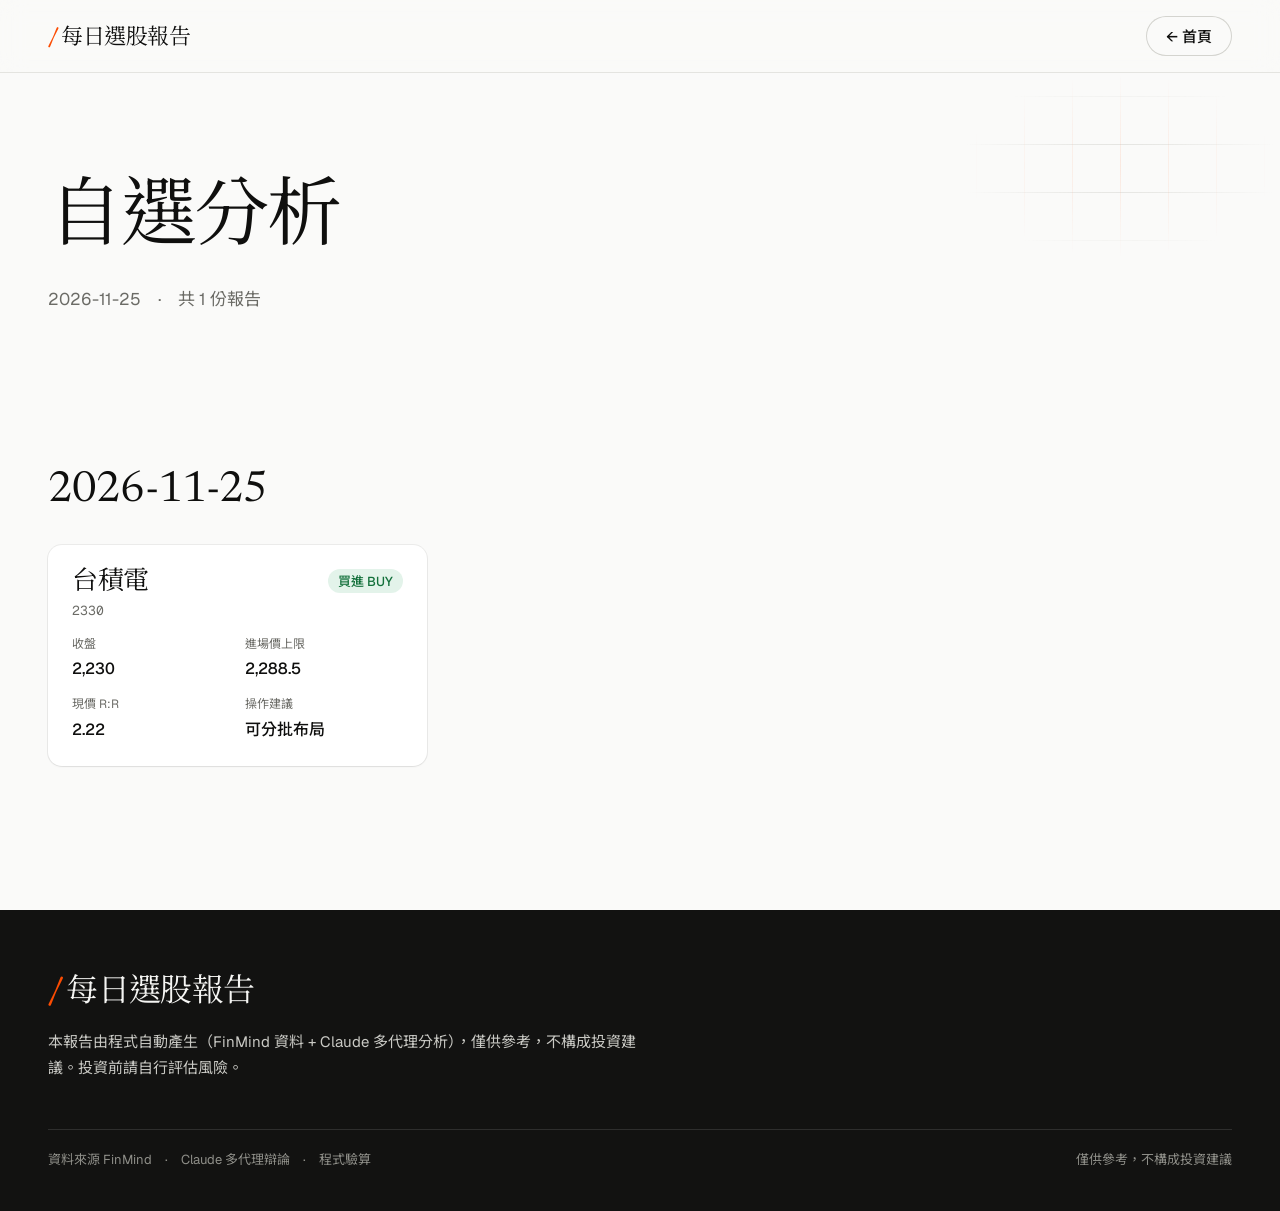
==== manual/2026-11-25/index.html @ e982e4f2 "選股報告 2026-11-24~2026-11-25" ====
<!doctype html>
<html lang="zh-Hant">
<head>
<meta charset="utf-8">
<meta name="viewport" content="width=device-width, initial-scale=1">
<title>自選分析 · 每日選股報告</title>
<meta name="description" content="2026-11-25　·　共 1 份報告">
<link rel="preconnect" href="https://fonts.googleapis.com">
<link rel="preconnect" href="https://fonts.gstatic.com" crossorigin>
<link rel="stylesheet" href="https://fonts.googleapis.com/css2?family=Fraunces:opsz,wght@9..144,400..500&family=Newsreader:opsz,wght@6..72,400;6..72,500&family=Geist:wght@400;500;600&family=Geist+Mono:wght@400;500&family=Noto+Sans+TC:wght@400;500;600&family=Noto+Serif+TC:wght@400;500&display=swap">
<link rel="stylesheet" href="../../assets/report.css">
</head>
<body>
<header class="nav"><div class="wrap nav__in">
<a class="brand" href="../../index.html"><span class="brand__slash">/</span>每日選股報告</a>
<a class="btn btn--line" href="../../index.html">← 首頁</a>
</div></header>
<main>
<section class="hero"><div class="wrap"><h1>自選分析</h1><p class="lead">2026-11-25　·　共 1 份報告</p></div></section><section class="block wrap"><div class="block__head"><h2>2026-11-25</h2></div><div class="cards"><a class="card" href="2330.html"><div class="card__top"><div><div class="card__name">台積電</div><span class="card__id">2330</span></div><span class="tag tag--ok">買進 BUY</span></div><dl class=""><div><dt>收盤</dt><dd>2,230</dd></div><div><dt>進場價上限</dt><dd>2,288.5</dd></div><div><dt>現價 R:R</dt><dd>2.22</dd></div><div><dt>操作建議</dt><dd class="text">可分批布局</dd></div></dl></a></div></section>
</main>
<footer class="foot"><div class="wrap">
<a class="brand" href="../../index.html"><span class="brand__slash">/</span>每日選股報告</a>
<p class="foot__note">本報告由程式自動產生（FinMind 資料 + Claude 多代理分析），僅供參考，不構成投資建議。投資前請自行評估風險。</p>
<div class="foot__bot"><span>資料來源 FinMind　·　Claude 多代理辯論　·　程式驗算</span><span>僅供參考，不構成投資建議</span></div>
</div></footer>

</body>
</html>
---- assets/report.css ----
/* 公開選股報告（GitHub Pages）樣式。
   排版語彙參考 nutlope/hallmark 官網：紙白底、Newsreader 襯線大標、Geist 內文、
   1px 細線分隔、14px 圓角、膠囊標籤、深色頁尾帶；accent 橘只用在焦點與小記號。
   刻意不用 hallmark 列為「AI 味」的手法：標題上方小字 eyebrow、加字距全大寫標籤。 */

:root {
  --paper: #FAFAF9;
  --paper-2: #F2F2F0;
  --paper-3: #E9E9E6;
  --card: #FFFFFF;
  --ink: #0F0F0E;
  --ink-2: #3A3A37;
  --muted: #6B6B66;
  --line: #E4E4E0;
  --line-2: #D4D4CF;
  --accent: #FC4C02;
  --accent-soft: rgb(252 76 2 / 0.12);
  --accent-grid: rgb(252 76 2 / 0.14);
  --ok-ink: #13703B;
  --ok-soft: rgb(31 157 85 / 0.12);
  --bad-ink: #B4232A;
  --bad-soft: rgb(229 72 77 / 0.12);
  --warn-ink: #8A5A00;
  --warn-soft: rgb(230 160 0 / 0.14);

  --band: #121211;
  --on-band: #F5F5F3;
  --on-band-2: #C9C9C4;
  --on-band-muted: #8E8E88;
  --on-band-line: rgb(245 245 243 / 0.12);

  --shadow-1: 0 1px 2px rgb(15 15 14 / 0.06), 0 0 0 1px rgb(15 15 14 / 0.06);
  --shadow-2: 0 1px 2px rgb(15 15 14 / 0.05), 0 18px 40px -22px rgb(15 15 14 / 0.28), 0 0 0 1px rgb(15 15 14 / 0.06);

  --font-brand: "Fraunces", "Noto Serif TC", "Iowan Old Style", Georgia, serif;
  --font-display: "Newsreader", "Noto Serif TC", "Iowan Old Style", Georgia, serif;
  --font-body: "Geist", "Noto Sans TC", ui-sans-serif, system-ui, "PingFang TC", "Microsoft JhengHei", sans-serif;
  --font-mono: "Geist Mono", ui-monospace, "SF Mono", Menlo, Consolas, monospace;

  --container: 1240px;
  --gutter: clamp(16px, 4vw, 48px);
  --nav-h: 72px;
  --r: 14px;
  --r-in: 8px;
  --r-pill: 999px;
  --ease: cubic-bezier(0.2, 0.7, 0.2, 1);
  color-scheme: light;
}

@media (prefers-color-scheme: dark) {
  :root {
    --paper: #121211;
    --paper-2: #1C1C1A;
    --paper-3: #262624;
    --card: #1A1A18;
    --ink: #F5F5F3;
    --ink-2: #C9C9C4;
    --muted: #8E8E88;
    --line: rgb(245 245 243 / 0.12);
    --line-2: rgb(245 245 243 / 0.22);
    --ok-ink: #5BCF8C;
    --ok-soft: rgb(31 157 85 / 0.2);
    --bad-ink: #FF8A8E;
    --bad-soft: rgb(229 72 77 / 0.2);
    --warn-ink: #F2C35B;
    --warn-soft: rgb(230 160 0 / 0.18);
    --band: #0A0A09;
    --shadow-1: 0 0 0 1px rgb(245 245 243 / 0.1);
    --shadow-2: 0 18px 40px -22px rgb(0 0 0 / 0.7), 0 0 0 1px rgb(245 245 243 / 0.14);
    color-scheme: dark;
  }
}

*, *::before, *::after { box-sizing: border-box; }
html { -webkit-text-size-adjust: 100%; scroll-padding-top: calc(var(--nav-h) + 24px); }
body {
  margin: 0;
  background: var(--paper);
  color: var(--ink);
  font: 400 1rem/1.6 var(--font-body);
  -webkit-font-smoothing: antialiased;
  text-rendering: optimizeLegibility;
}
::selection { background: var(--accent-soft); }
:focus-visible { outline: 2px solid var(--accent); outline-offset: 3px; border-radius: 4px; }
a { color: inherit; text-decoration: none; }
h1, h2, h3, h4, p { margin: 0; }
img { max-width: 100%; }

.wrap {
  width: 100%;
  max-width: calc(var(--container) + 2 * var(--gutter));
  margin-inline: auto;
  padding-inline: var(--gutter);
}

/* ── nav ─────────────────────────────────────────── */
.nav {
  position: sticky; top: 0; z-index: 10;
  height: var(--nav-h);
  background: color-mix(in srgb, var(--paper) 86%, transparent);
  -webkit-backdrop-filter: saturate(1.4) blur(12px);
  backdrop-filter: saturate(1.4) blur(12px);
  box-shadow: 0 1px 0 var(--line);
}
.nav__in { height: 100%; display: flex; align-items: center; justify-content: space-between; gap: 16px; }
.brand {
  font: 400 1.375rem/1 var(--font-brand);
  letter-spacing: -0.02em;
  white-space: nowrap;
}
.brand__slash { color: var(--accent); font-weight: 500; margin-right: 0.12em; }

.btn {
  display: inline-flex; align-items: center; gap: 8px;
  min-height: 40px; padding: 0 20px;
  border-radius: var(--r-pill);
  font: 500 0.9375rem/1 var(--font-body);
  white-space: nowrap;
  transition: box-shadow 160ms var(--ease), background 160ms var(--ease), transform 160ms var(--ease);
}
.btn:active { transform: scale(0.97); }
.btn--line { background: var(--paper); box-shadow: inset 0 0 0 1px var(--line-2); }
.btn--line:hover { box-shadow: inset 0 0 0 1px var(--ink); }

/* ── hero ────────────────────────────────────────── */
.hero { position: relative; overflow: hidden; padding: clamp(56px, 3rem + 5vw, 128px) 0 clamp(40px, 2rem + 3vw, 72px); }
.hero::before {
  content: ""; position: absolute; top: 0; right: 0;
  width: min(640px, 70vw); height: 100%;
  background:
    repeating-linear-gradient(90deg, var(--accent-grid) 0 1px, transparent 1px 48px),
    repeating-linear-gradient(0deg, var(--line-2) 0 1px, transparent 1px 48px);
  -webkit-mask-image: radial-gradient(closest-side at 75% 30%, #000, transparent);
  mask-image: radial-gradient(closest-side at 75% 30%, #000, transparent);
  opacity: 0.7;
  pointer-events: none;
}
.hero > .wrap { position: relative; }
.hero h1 {
  font: 400 clamp(2.5rem, 1.5rem + 4vw, 5rem)/1.02 var(--font-display);
  font-variation-settings: "opsz" 72;
  letter-spacing: -0.025em;
  text-wrap: balance;
  max-width: 18ch;
}
.hero__head { display: flex; flex-wrap: wrap; align-items: flex-end; gap: 16px 24px; }
.hero__id {
  font: 400 0.36em/1 var(--font-mono);
  letter-spacing: 0;
  color: var(--muted);
  margin-left: 0.4em;
  vertical-align: 0.5em;
}
.lead {
  margin-top: 24px;
  max-width: 62ch;
  font-size: 1.0625rem; line-height: 1.75;
  color: var(--muted);
  text-wrap: pretty;
}
.hero__meta {
  display: flex; flex-wrap: wrap; gap: 6px 10px; align-items: center;
  margin-top: 24px;
  font-size: 0.875rem; color: var(--muted);
}
.hero__meta .dot { color: var(--line-2); }

/* ── tags / decision ─────────────────────────────── */
.tag {
  display: inline-flex; align-items: center; gap: 6px;
  height: 24px; padding: 0 10px;
  border-radius: var(--r-pill);
  background: var(--paper-2); color: var(--ink-2);
  font: 500 0.8125rem/1 var(--font-body);
  white-space: nowrap;
}
.tag--ok { background: var(--ok-soft); color: var(--ok-ink); }
.tag--bad { background: var(--bad-soft); color: var(--bad-ink); }
.tag--warn { background: var(--warn-soft); color: var(--warn-ink); }
.decision { height: 34px; padding: 0 16px; font-size: 0.9375rem; font-weight: 600; margin-bottom: 0.55em; }
.decision::before { content: ""; width: 7px; height: 7px; border-radius: 50%; background: currentColor; }

/* ── key numbers ─────────────────────────────────── */
.stats {
  display: grid;
  grid-template-columns: repeat(auto-fit, minmax(150px, 1fr));
  gap: 0 24px;
  margin: clamp(40px, 2rem + 2vw, 64px) 0 0;
  border-top: 1px solid var(--line);
}
.stats div { padding: 18px 0 4px; border-bottom: 1px solid var(--line); }
.stats dt { font-size: 0.8125rem; color: var(--muted); }
.stats dd {
  margin: 6px 0 0;
  font: 400 1.75rem/1.15 var(--font-display);
  letter-spacing: -0.015em;
  font-variant-numeric: tabular-nums;
}
.stats dd.text { font: 500 1.0625rem/1.4 var(--font-body); padding-top: 6px; }

/* ── report layout ───────────────────────────────── */
.doc {
  display: grid;
  grid-template-columns: repeat(12, minmax(0, 1fr));
  column-gap: 24px;
  align-items: start;
  padding-bottom: 32px;
}
.toc { grid-column: 1 / span 3; position: sticky; top: calc(var(--nav-h) + 32px); padding-top: 8px; }
.toc ol { list-style: none; margin: 0; padding: 0; display: grid; gap: 2px; }
.toc a {
  display: block; padding: 8px 14px;
  border-radius: var(--r-pill);
  color: var(--muted); font: 500 0.9375rem/1.3 var(--font-body);
  transition: background 160ms var(--ease), color 160ms var(--ease);
}
.toc a:hover { background: var(--paper-2); color: var(--ink); }
.toc a[aria-current="true"] { background: var(--ink); color: var(--paper); }

.prose { grid-column: 4 / span 8; min-width: 0; max-width: 46rem; color: var(--ink-2); line-height: 1.8; }
.sec { padding-top: 56px; margin-top: 56px; border-top: 1px solid var(--line); }
.sec:first-child { margin-top: 0; padding-top: 8px; border-top: 0; }
.sec > h2 {
  font: 400 clamp(1.875rem, 1.4rem + 1.5vw, 2.75rem)/1.08 var(--font-display);
  letter-spacing: -0.02em;
  color: var(--ink);
  text-wrap: balance;
  margin-bottom: 20px;
}
.prose .sec-sub {
  font: 400 1.25rem/1.4 var(--font-display);
  color: var(--muted);
  margin: 28px 0 16px;
}
.prose h3 { font: 500 1.125rem/1.4 var(--font-body); letter-spacing: -0.01em; color: var(--ink); margin: 40px 0 12px; }
.prose h4, .prose h5, .prose h6 { font: 500 1rem/1.4 var(--font-body); color: var(--ink); margin: 28px 0 8px; }
.prose p { margin: 0 0 1em; }
.prose strong { color: var(--ink); font-weight: 600; }
.prose ul, .prose ol { margin: 0 0 1.1em; padding-left: 1.3em; }
.prose li { margin: 0.3em 0; }
.prose li::marker { color: var(--muted); }
.prose blockquote {
  margin: 24px 0; padding: 16px 20px;
  background: var(--paper-2);
  border-radius: var(--r);
  box-shadow: inset 0 0 0 1px var(--line);
  color: var(--ink-2); font-size: 0.9375rem;
}
.prose blockquote p:last-child { margin-bottom: 0; }
.prose hr { border: 0; height: 1px; background: var(--line); margin: 40px 0; }
.prose code { font: 0.9em var(--font-mono); background: var(--paper-2); padding: 0.1em 0.35em; border-radius: 6px; }
.prose a { background: linear-gradient(currentColor, currentColor) 0 100% / 100% 1px no-repeat; }
.prose a:hover { color: var(--accent); }

/* tables：hairline 列線、數字欄靠右、等寬數字 */
.tbl {
  margin: 24px 0 28px;
  overflow-x: auto;
  background: var(--card);
  border-radius: var(--r);
  box-shadow: var(--shadow-1);
}
.tbl table { width: 100%; border-collapse: collapse; font-size: 0.9375rem; line-height: 1.5; }
.tbl th {
  text-align: left; white-space: nowrap;
  font: 500 0.8125rem/1.4 var(--font-body); color: var(--muted);
  padding: 12px 16px; background: var(--paper-2);
  border-bottom: 1px solid var(--line);
}
.tbl td { padding: 11px 16px; vertical-align: top; border-top: 1px solid var(--line); color: var(--ink-2); }
.tbl tr:first-child td { border-top: 0; }
.tbl td:first-child { color: var(--ink); font-weight: 500; }
.tbl .n { text-align: right; font-variant-numeric: tabular-nums; white-space: nowrap; }
.tbl tbody tr { transition: background 160ms var(--ease); }
.tbl tbody tr:hover { background: color-mix(in srgb, var(--paper-2) 60%, transparent); }

/* ── list pages ──────────────────────────────────── */
.block { padding-top: clamp(48px, 2rem + 4vw, 96px); }
.block__head { display: flex; flex-wrap: wrap; align-items: baseline; justify-content: space-between; gap: 8px 24px; margin-bottom: 32px; }
.block__head h2 {
  font: 400 clamp(1.875rem, 1.4rem + 1.6vw, 3rem)/1.05 var(--font-display);
  letter-spacing: -0.02em; text-wrap: balance;
}
.block__head .more { color: var(--muted); font-size: 0.9375rem; }
.block__head .more:hover { color: var(--ink); }

.cards { display: grid; grid-template-columns: repeat(auto-fill, minmax(290px, 1fr)); gap: 24px; }
.card {
  display: flex; flex-direction: column; gap: 18px;
  padding: 24px;
  background: var(--card);
  border-radius: var(--r);
  box-shadow: var(--shadow-1);
  transition: box-shadow 320ms var(--ease), transform 320ms var(--ease);
}
.card:hover { box-shadow: var(--shadow-2), 0 0 0 2px var(--ink); transform: translateY(-2px); }
.card__top { display: flex; justify-content: space-between; align-items: flex-start; gap: 12px; }
.card__name { font: 400 1.625rem/1.1 var(--font-display); letter-spacing: -0.015em; }
.card__id { display: block; margin-top: 6px; font: 400 0.8125rem/1 var(--font-mono); color: var(--muted); }
.card dl { display: grid; grid-template-columns: 1fr 1fr; gap: 14px 16px; margin: 0; }
.card dt { font-size: 0.75rem; color: var(--muted); }
.card dd { margin: 2px 0 0; font-variant-numeric: tabular-nums; font-weight: 500; color: var(--ink); }
.card__foot { margin-top: auto; padding-top: 14px; border-top: 1px solid var(--line); font-size: 0.8125rem; color: var(--muted); }

.rows { list-style: none; margin: 0; padding: 0; border-top: 1px solid var(--line); }
.rows a {
  display: flex; justify-content: space-between; align-items: baseline; gap: 16px;
  padding: 18px 4px; border-bottom: 1px solid var(--line);
  transition: padding 160ms var(--ease), color 160ms var(--ease);
}
.rows a:hover { padding-left: 12px; }
.rows a:hover .rows__arrow { color: var(--accent); }
.rows__key { font: 400 1.375rem/1.2 var(--font-display); font-variant-numeric: tabular-nums; }
.rows__meta { color: var(--muted); font-size: 0.875rem; white-space: nowrap; }
.rows__arrow { color: var(--muted); margin-left: 8px; transition: color 160ms var(--ease); }
.empty { color: var(--muted); padding: 24px 0; }

/* ── footer band ─────────────────────────────────── */
.foot { margin-top: clamp(96px, 5rem + 5vw, 176px); background: var(--band); color: var(--on-band-2); padding: 64px 0 40px; }
.foot .brand { color: var(--on-band); font-size: 2rem; }
.foot__note { margin-top: 20px; max-width: 60ch; font-size: 0.9375rem; line-height: 1.75; }
.foot__bot {
  display: flex; flex-wrap: wrap; justify-content: space-between; gap: 8px 24px;
  margin-top: 48px; padding-top: 20px;
  border-top: 1px solid var(--on-band-line);
  font-size: 0.8125rem; color: var(--on-band-muted);
}

/* ── responsive ──────────────────────────────────── */
@media (max-width: 900px) {
  .doc { display: block; }
  .toc {
    position: sticky; top: var(--nav-h); z-index: 5;
    margin: 0 calc(-1 * var(--gutter)) 24px; padding: 10px var(--gutter);
    background: var(--paper);
    box-shadow: 0 1px 0 var(--line);
    overflow-x: auto; scrollbar-width: none;
  }
  .toc::-webkit-scrollbar { display: none; }
  .toc ol { display: flex; gap: 4px; }
  .toc a { white-space: nowrap; padding: 7px 14px; font-size: 0.875rem; }
  .prose { max-width: none; }
}
@media (max-width: 560px) {
  :root { --nav-h: 60px; }
  .brand { font-size: 1.1875rem; }
  .btn { min-height: 36px; padding: 0 14px; font-size: 0.875rem; }
  .stats { grid-template-columns: 1fr 1fr; }
  .stats dd { font-size: 1.375rem; }
  .sec { padding-top: 40px; margin-top: 40px; }
  .tbl table { font-size: 0.875rem; }
  .tbl th, .tbl td { padding: 10px 12px; }
  .tbl td:first-child { min-width: 8em; }   /* 首欄別被擠成一字一行，寬表改左右捲動 */
}
@media (prefers-reduced-motion: reduce) {
  *, *::before, *::after { transition: none !important; }
}
@media print {
  .nav, .toc, .hero::before { display: none; }
  body { background: #fff; }
  .doc { display: block; }
  .prose { max-width: none; }
  .foot { background: none; color: #333; margin-top: 48px; padding: 24px 0; }
  .foot .brand { color: #000; }
}
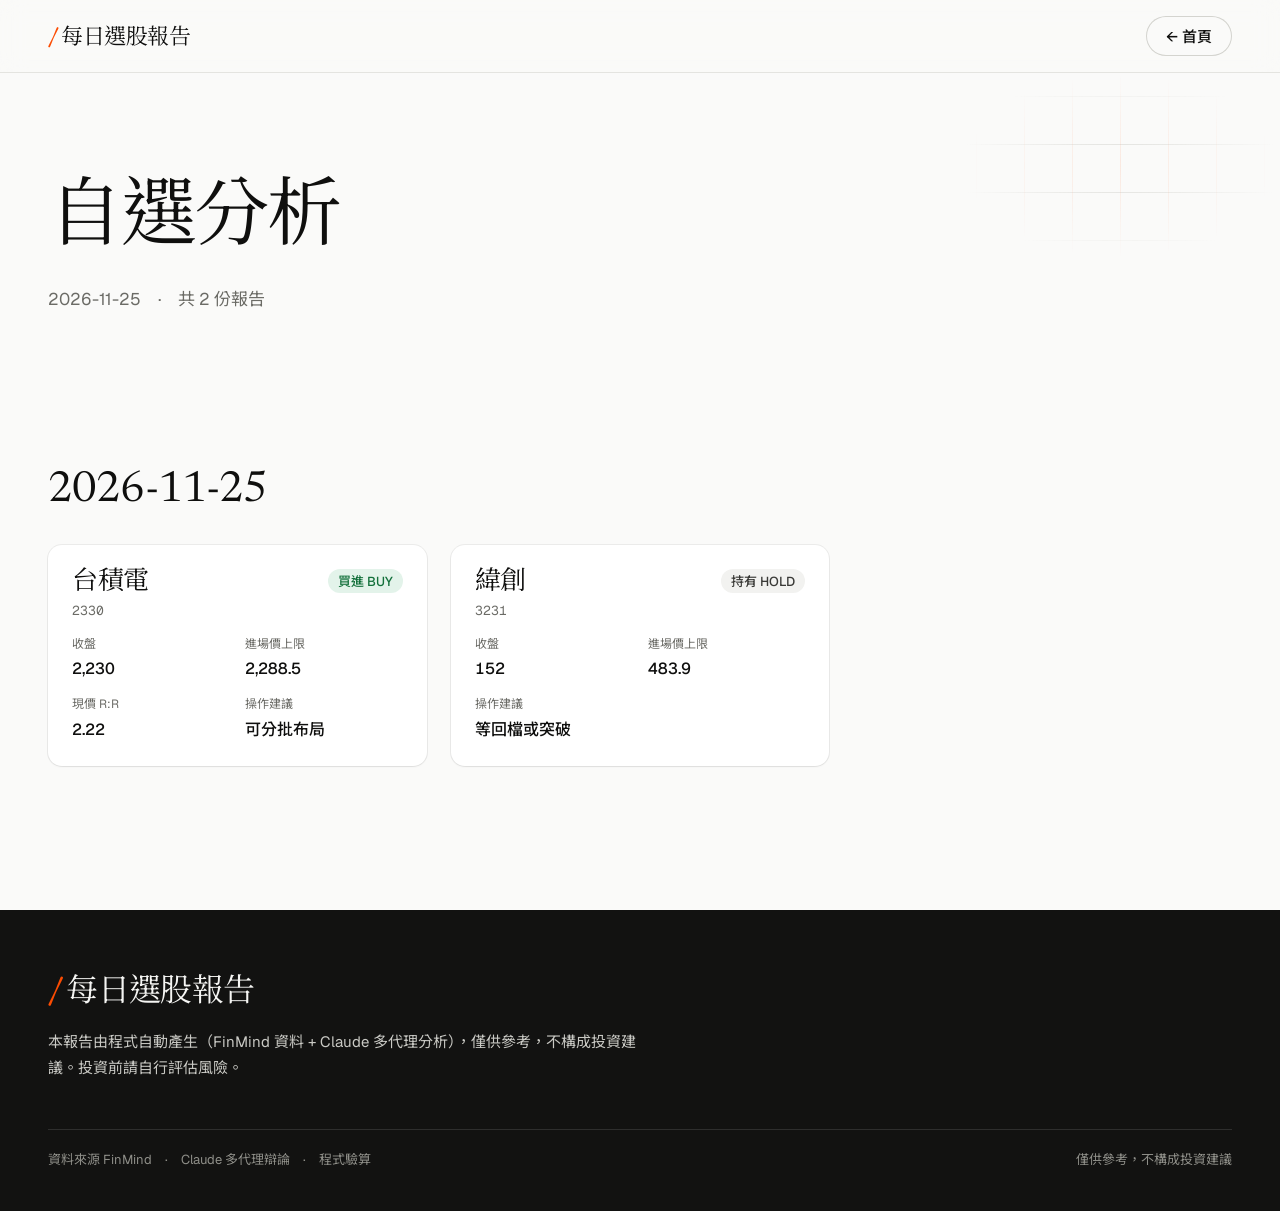
==== commit 8906f615: "選股報告 2026-11-24~2026-11-25" ====
--- a/manual/2026-11-25/index.html
+++ b/manual/2026-11-25/index.html
@@ -4,7 +4,7 @@
 <meta charset="utf-8">
 <meta name="viewport" content="width=device-width, initial-scale=1">
 <title>自選分析 · 每日選股報告</title>
-<meta name="description" content="2026-11-25　·　共 1 份報告">
+<meta name="description" content="2026-11-25　·　共 2 份報告">
 <link rel="preconnect" href="https://fonts.googleapis.com">
 <link rel="preconnect" href="https://fonts.gstatic.com" crossorigin>
 <link rel="stylesheet" href="https://fonts.googleapis.com/css2?family=Fraunces:opsz,wght@9..144,400..500&family=Newsreader:opsz,wght@6..72,400;6..72,500&family=Geist:wght@400;500;600&family=Geist+Mono:wght@400;500&family=Noto+Sans+TC:wght@400;500;600&family=Noto+Serif+TC:wght@400;500&display=swap">
@@ -16,7 +16,7 @@
 <a class="btn btn--line" href="../../index.html">← 首頁</a>
 </div></header>
 <main>
-<section class="hero"><div class="wrap"><h1>自選分析</h1><p class="lead">2026-11-25　·　共 1 份報告</p></div></section><section class="block wrap"><div class="block__head"><h2>2026-11-25</h2></div><div class="cards"><a class="card" href="2330.html"><div class="card__top"><div><div class="card__name">台積電</div><span class="card__id">2330</span></div><span class="tag tag--ok">買進 BUY</span></div><dl class=""><div><dt>收盤</dt><dd>2,230</dd></div><div><dt>進場價上限</dt><dd>2,288.5</dd></div><div><dt>現價 R:R</dt><dd>2.22</dd></div><div><dt>操作建議</dt><dd class="text">可分批布局</dd></div></dl></a></div></section>
+<section class="hero"><div class="wrap"><h1>自選分析</h1><p class="lead">2026-11-25　·　共 2 份報告</p></div></section><section class="block wrap"><div class="block__head"><h2>2026-11-25</h2></div><div class="cards"><a class="card" href="2330.html"><div class="card__top"><div><div class="card__name">台積電</div><span class="card__id">2330</span></div><span class="tag tag--ok">買進 BUY</span></div><dl class=""><div><dt>收盤</dt><dd>2,230</dd></div><div><dt>進場價上限</dt><dd>2,288.5</dd></div><div><dt>現價 R:R</dt><dd>2.22</dd></div><div><dt>操作建議</dt><dd class="text">可分批布局</dd></div></dl></a><a class="card" href="3231.html"><div class="card__top"><div><div class="card__name">緯創</div><span class="card__id">3231</span></div><span class="tag">持有 HOLD</span></div><dl class=""><div><dt>收盤</dt><dd>152</dd></div><div><dt>進場價上限</dt><dd>483.9</dd></div><div><dt>操作建議</dt><dd class="text">等回檔或突破</dd></div></dl></a></div></section>
 </main>
 <footer class="foot"><div class="wrap">
 <a class="brand" href="../../index.html"><span class="brand__slash">/</span>每日選股報告</a>
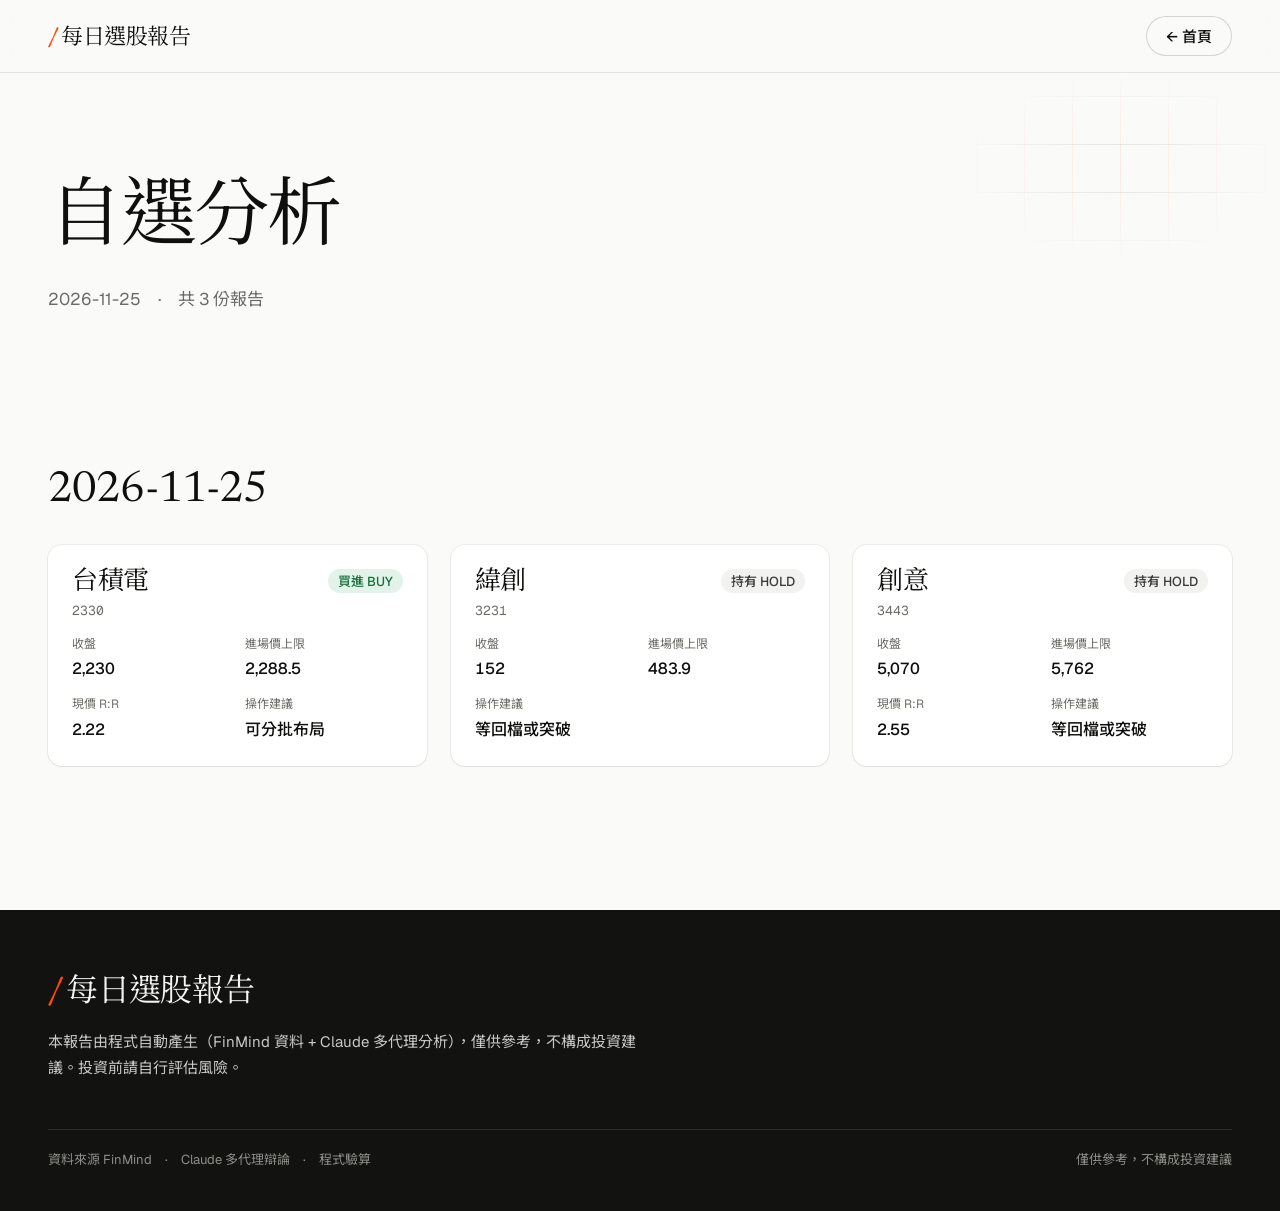
==== commit a9c408a2: "選股報告 2026-11-24~2026-11-25" ====
--- a/manual/2026-11-25/index.html
+++ b/manual/2026-11-25/index.html
@@ -4,7 +4,7 @@
 <meta charset="utf-8">
 <meta name="viewport" content="width=device-width, initial-scale=1">
 <title>自選分析 · 每日選股報告</title>
-<meta name="description" content="2026-11-25　·　共 2 份報告">
+<meta name="description" content="2026-11-25　·　共 3 份報告">
 <link rel="preconnect" href="https://fonts.googleapis.com">
 <link rel="preconnect" href="https://fonts.gstatic.com" crossorigin>
 <link rel="stylesheet" href="https://fonts.googleapis.com/css2?family=Fraunces:opsz,wght@9..144,400..500&family=Newsreader:opsz,wght@6..72,400;6..72,500&family=Geist:wght@400;500;600&family=Geist+Mono:wght@400;500&family=Noto+Sans+TC:wght@400;500;600&family=Noto+Serif+TC:wght@400;500&display=swap">
@@ -16,7 +16,7 @@
 <a class="btn btn--line" href="../../index.html">← 首頁</a>
 </div></header>
 <main>
-<section class="hero"><div class="wrap"><h1>自選分析</h1><p class="lead">2026-11-25　·　共 2 份報告</p></div></section><section class="block wrap"><div class="block__head"><h2>2026-11-25</h2></div><div class="cards"><a class="card" href="2330.html"><div class="card__top"><div><div class="card__name">台積電</div><span class="card__id">2330</span></div><span class="tag tag--ok">買進 BUY</span></div><dl class=""><div><dt>收盤</dt><dd>2,230</dd></div><div><dt>進場價上限</dt><dd>2,288.5</dd></div><div><dt>現價 R:R</dt><dd>2.22</dd></div><div><dt>操作建議</dt><dd class="text">可分批布局</dd></div></dl></a><a class="card" href="3231.html"><div class="card__top"><div><div class="card__name">緯創</div><span class="card__id">3231</span></div><span class="tag">持有 HOLD</span></div><dl class=""><div><dt>收盤</dt><dd>152</dd></div><div><dt>進場價上限</dt><dd>483.9</dd></div><div><dt>操作建議</dt><dd class="text">等回檔或突破</dd></div></dl></a></div></section>
+<section class="hero"><div class="wrap"><h1>自選分析</h1><p class="lead">2026-11-25　·　共 3 份報告</p></div></section><section class="block wrap"><div class="block__head"><h2>2026-11-25</h2></div><div class="cards"><a class="card" href="2330.html"><div class="card__top"><div><div class="card__name">台積電</div><span class="card__id">2330</span></div><span class="tag tag--ok">買進 BUY</span></div><dl class=""><div><dt>收盤</dt><dd>2,230</dd></div><div><dt>進場價上限</dt><dd>2,288.5</dd></div><div><dt>現價 R:R</dt><dd>2.22</dd></div><div><dt>操作建議</dt><dd class="text">可分批布局</dd></div></dl></a><a class="card" href="3231.html"><div class="card__top"><div><div class="card__name">緯創</div><span class="card__id">3231</span></div><span class="tag">持有 HOLD</span></div><dl class=""><div><dt>收盤</dt><dd>152</dd></div><div><dt>進場價上限</dt><dd>483.9</dd></div><div><dt>操作建議</dt><dd class="text">等回檔或突破</dd></div></dl></a><a class="card" href="3443.html"><div class="card__top"><div><div class="card__name">創意</div><span class="card__id">3443</span></div><span class="tag">持有 HOLD</span></div><dl class=""><div><dt>收盤</dt><dd>5,070</dd></div><div><dt>進場價上限</dt><dd>5,762</dd></div><div><dt>現價 R:R</dt><dd>2.55</dd></div><div><dt>操作建議</dt><dd class="text">等回檔或突破</dd></div></dl></a></div></section>
 </main>
 <footer class="foot"><div class="wrap">
 <a class="brand" href="../../index.html"><span class="brand__slash">/</span>每日選股報告</a>
